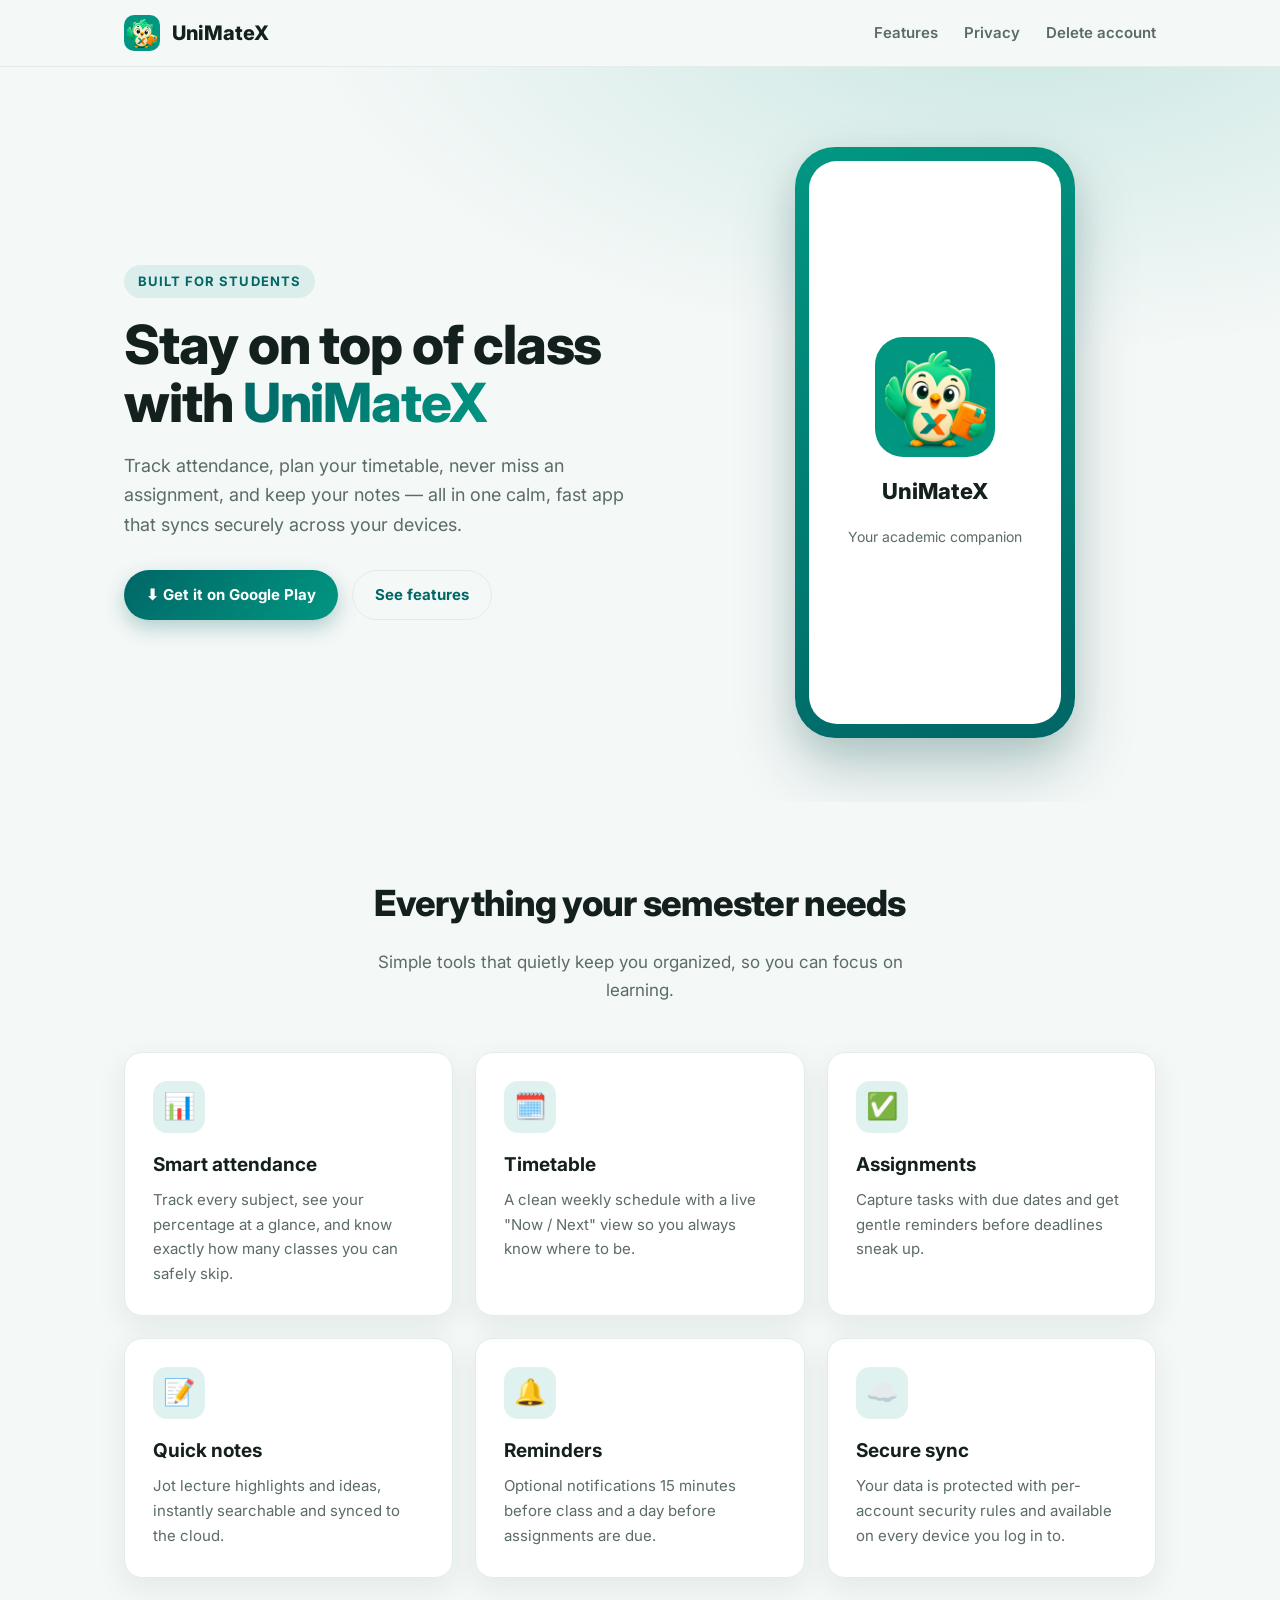
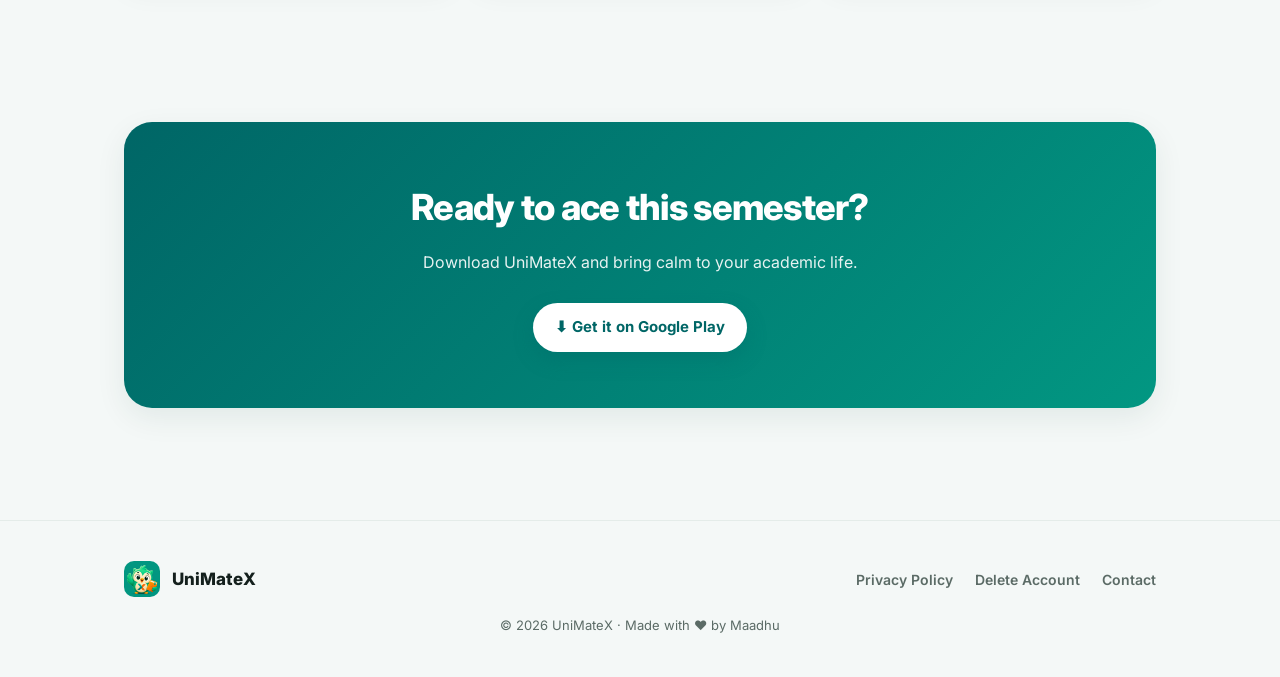
==== docs/index.html @ fa035d6b "feat: production-ready v1.0.0 - UI polish, notifications, app icon, signed build, landing page" ====
<!DOCTYPE html>
<html lang="en">
<head>
  <meta charset="UTF-8" />
  <meta name="viewport" content="width=device-width, initial-scale=1.0" />
  <title>UniMateX — Your academic companion</title>
  <meta name="description" content="UniMateX helps students track attendance, timetable, assignments and notes — all synced securely across devices." />
  <link rel="icon" href="assets/icon.png" />
  <link rel="preconnect" href="https://fonts.googleapis.com" />
  <link rel="preconnect" href="https://fonts.gstatic.com" crossorigin />
  <link href="https://fonts.googleapis.com/css2?family=Inter:wght@400;500;600;700;800&display=swap" rel="stylesheet" />
  <link rel="stylesheet" href="css/style.css" />
</head>
<body>
  <header class="nav">
    <div class="container nav-inner">
      <a class="brand" href="index.html">
        <img src="assets/icon.png" alt="UniMateX" />
        UniMateX
      </a>
      <nav class="nav-links">
        <a href="#features" class="hide-sm">Features</a>
        <a href="privacy.html" class="hide-sm">Privacy</a>
        <a href="delete-account.html">Delete account</a>
      </nav>
    </div>
  </header>

  <main>
    <section class="hero">
      <div class="container hero-grid">
        <div>
          <span class="eyebrow">Built for students</span>
          <h1>Stay on top of class with <span class="grad">UniMateX</span></h1>
          <p class="lead">Track attendance, plan your timetable, never miss an assignment, and keep your notes — all in one calm, fast app that syncs securely across your devices.</p>
          <div class="hero-cta">
            <a class="btn" href="#" aria-label="Get it on Google Play">⬇ Get it on Google Play</a>
            <a class="btn ghost" href="#features">See features</a>
          </div>
        </div>
        <div class="hero-art">
          <div class="phone">
            <div class="phone-inner">
              <img src="assets/icon.png" alt="UniMateX app icon" />
              <div class="pname">UniMateX</div>
              <div class="ptag">Your academic companion</div>
            </div>
          </div>
        </div>
      </div>
    </section>

    <section class="section" id="features">
      <div class="container">
        <h2>Everything your semester needs</h2>
        <p class="sub">Simple tools that quietly keep you organized, so you can focus on learning.</p>
        <div class="features">
          <div class="card">
            <div class="ic">📊</div>
            <h3>Smart attendance</h3>
            <p>Track every subject, see your percentage at a glance, and know exactly how many classes you can safely skip.</p>
          </div>
          <div class="card">
            <div class="ic">🗓️</div>
            <h3>Timetable</h3>
            <p>A clean weekly schedule with a live "Now / Next" view so you always know where to be.</p>
          </div>
          <div class="card">
            <div class="ic">✅</div>
            <h3>Assignments</h3>
            <p>Capture tasks with due dates and get gentle reminders before deadlines sneak up.</p>
          </div>
          <div class="card">
            <div class="ic">📝</div>
            <h3>Quick notes</h3>
            <p>Jot lecture highlights and ideas, instantly searchable and synced to the cloud.</p>
          </div>
          <div class="card">
            <div class="ic">🔔</div>
            <h3>Reminders</h3>
            <p>Optional notifications 15 minutes before class and a day before assignments are due.</p>
          </div>
          <div class="card">
            <div class="ic">☁️</div>
            <h3>Secure sync</h3>
            <p>Your data is protected with per-account security rules and available on every device you log in to.</p>
          </div>
        </div>
      </div>
    </section>

    <section class="section">
      <div class="container">
        <div class="cta-band">
          <h2>Ready to ace this semester?</h2>
          <p>Download UniMateX and bring calm to your academic life.</p>
          <a class="btn" href="#">⬇ Get it on Google Play</a>
        </div>
      </div>
    </section>
  </main>

  <footer class="footer">
    <div class="container">
      <div class="footer-inner">
        <a class="brand" href="index.html"><img src="assets/icon.png" alt="" />UniMateX</a>
        <nav class="footer-links">
          <a href="privacy.html">Privacy Policy</a>
          <a href="delete-account.html">Delete Account</a>
          <a href="mailto:support@unimatex.app">Contact</a>
        </nav>
      </div>
      <div class="copy">© 2026 UniMateX · Made with ❤️ by Maadhu</div>
    </div>
  </footer>
</body>
</html>
---- docs/css/style.css ----
:root {
  --teal: #006666;
  --teal-light: #029782;
  --teal-dark: #004d4d;
  --ink: #14201d;
  --muted: #5b6b66;
  --bg: #f4f8f7;
  --card: #ffffff;
  --border: #e4ece9;
  --radius: 18px;
  --shadow: 0 10px 30px rgba(0, 60, 55, 0.08);
  --maxw: 1080px;
}

* { margin: 0; padding: 0; box-sizing: border-box; }

html { scroll-behavior: smooth; }

body {
  font-family: 'Inter', -apple-system, BlinkMacSystemFont, 'Segoe UI', Roboto, sans-serif;
  color: var(--ink);
  background: var(--bg);
  line-height: 1.65;
  -webkit-font-smoothing: antialiased;
}

a { color: var(--teal); text-decoration: none; }
a:hover { text-decoration: underline; }

.container { max-width: var(--maxw); margin: 0 auto; padding: 0 24px; }

/* ---------- Navbar ---------- */
.nav {
  position: sticky; top: 0; z-index: 50;
  backdrop-filter: saturate(160%) blur(12px);
  background: rgba(244, 248, 247, 0.82);
  border-bottom: 1px solid var(--border);
}
.nav-inner {
  display: flex; align-items: center; justify-content: space-between;
  height: 66px;
}
.brand { display: flex; align-items: center; gap: 12px; font-weight: 800; font-size: 20px; color: var(--ink); }
.brand img { width: 36px; height: 36px; border-radius: 10px; }
.nav-links { display: flex; gap: 26px; align-items: center; }
.nav-links a { color: var(--muted); font-weight: 600; font-size: 15px; }
.nav-links a:hover { color: var(--teal); text-decoration: none; }

.btn {
  display: inline-flex; align-items: center; gap: 8px;
  background: linear-gradient(135deg, var(--teal), var(--teal-light));
  color: #fff; font-weight: 700; font-size: 15px;
  padding: 12px 22px; border-radius: 999px; border: none; cursor: pointer;
  box-shadow: 0 8px 20px rgba(0, 102, 102, 0.28);
  transition: transform .15s ease, box-shadow .15s ease;
}
.btn:hover { transform: translateY(-2px); text-decoration: none; box-shadow: 0 12px 26px rgba(0,102,102,0.34); }
.btn.ghost { background: transparent; color: var(--teal); box-shadow: none; border: 1.5px solid var(--border); }

/* ---------- Hero ---------- */
.hero {
  position: relative; overflow: hidden;
  background: radial-gradient(1200px 600px at 80% -10%, rgba(2,151,130,0.18), transparent 60%);
  padding: 80px 0 64px;
}
.hero-grid {
  display: grid; grid-template-columns: 1.1fr 0.9fr; gap: 48px; align-items: center;
}
.eyebrow {
  display: inline-block; font-weight: 700; font-size: 13px; letter-spacing: .08em;
  text-transform: uppercase; color: var(--teal);
  background: rgba(2,151,130,0.1); padding: 6px 14px; border-radius: 999px; margin-bottom: 18px;
}
.hero h1 { font-size: clamp(34px, 5vw, 54px); line-height: 1.08; font-weight: 800; letter-spacing: -0.02em; }
.hero h1 .grad { background: linear-gradient(135deg, var(--teal), var(--teal-light)); -webkit-background-clip: text; background-clip: text; color: transparent; }
.hero p.lead { font-size: 18px; color: var(--muted); margin: 18px 0 30px; max-width: 520px; }
.hero-cta { display: flex; gap: 14px; flex-wrap: wrap; }

.hero-art { display: flex; justify-content: center; }
.phone {
  width: 280px; aspect-ratio: 9/19; background: linear-gradient(160deg, var(--teal-light), var(--teal));
  border-radius: 40px; padding: 14px; box-shadow: var(--shadow), 0 30px 60px rgba(0,77,77,0.25);
}
.phone-inner {
  width: 100%; height: 100%; background: #fff; border-radius: 28px;
  display: flex; flex-direction: column; align-items: center; justify-content: center; gap: 16px;
}
.phone-inner img { width: 120px; height: 120px; border-radius: 28px; }
.phone-inner .pname { font-weight: 800; font-size: 22px; color: var(--ink); }
.phone-inner .ptag { color: var(--muted); font-size: 14px; }

/* ---------- Sections ---------- */
.section { padding: 72px 0; }
.section h2 { font-size: clamp(26px, 3.4vw, 36px); font-weight: 800; letter-spacing: -0.02em; text-align: center; }
.section .sub { text-align: center; color: var(--muted); max-width: 560px; margin: 14px auto 0; font-size: 17px; }

.features { display: grid; grid-template-columns: repeat(3, 1fr); gap: 22px; margin-top: 48px; }
.card {
  background: var(--card); border: 1px solid var(--border); border-radius: var(--radius);
  padding: 28px; box-shadow: var(--shadow); transition: transform .18s ease;
}
.card:hover { transform: translateY(-4px); }
.card .ic {
  width: 52px; height: 52px; border-radius: 14px; display: flex; align-items: center; justify-content: center;
  background: rgba(2,151,130,0.12); margin-bottom: 16px; font-size: 26px;
}
.card h3 { font-size: 19px; font-weight: 700; margin-bottom: 8px; }
.card p { color: var(--muted); font-size: 15px; }

/* ---------- CTA band ---------- */
.cta-band {
  background: linear-gradient(135deg, var(--teal), var(--teal-light));
  border-radius: 28px; padding: 56px 32px; text-align: center; color: #fff; margin: 0 auto;
  box-shadow: var(--shadow);
}
.cta-band h2 { color: #fff; }
.cta-band p { color: rgba(255,255,255,0.9); margin: 12px auto 28px; max-width: 480px; }
.cta-band .btn { background: #fff; color: var(--teal); }

/* ---------- Footer ---------- */
.footer { border-top: 1px solid var(--border); padding: 40px 0; margin-top: 40px; }
.footer-inner { display: flex; justify-content: space-between; align-items: center; flex-wrap: wrap; gap: 16px; }
.footer .brand { font-size: 17px; }
.footer-links { display: flex; gap: 22px; flex-wrap: wrap; }
.footer-links a { color: var(--muted); font-weight: 600; font-size: 14px; }
.copy { color: var(--muted); font-size: 13px; width: 100%; text-align: center; margin-top: 18px; }

/* ---------- Legal/doc pages ---------- */
.doc { background: var(--card); border: 1px solid var(--border); border-radius: var(--radius); box-shadow: var(--shadow); padding: 44px; margin: 48px auto; }
.doc h1 { font-size: 34px; font-weight: 800; letter-spacing: -0.02em; }
.doc .updated { color: var(--muted); font-size: 14px; margin: 8px 0 28px; }
.doc h2 { font-size: 21px; font-weight: 700; margin: 30px 0 10px; }
.doc p, .doc li { color: #36433f; font-size: 16px; }
.doc ul { margin: 8px 0 8px 22px; }
.doc li { margin-bottom: 6px; }
.callout {
  background: rgba(2,151,130,0.07); border: 1px solid rgba(2,151,130,0.18);
  border-radius: 14px; padding: 18px 20px; margin: 22px 0;
}
.callout strong { color: var(--teal-dark); }
.steps { counter-reset: step; list-style: none; margin: 18px 0; }
.steps li { position: relative; padding: 14px 16px 14px 56px; background: var(--bg); border: 1px solid var(--border); border-radius: 14px; margin-bottom: 12px; }
.steps li::before {
  counter-increment: step; content: counter(step);
  position: absolute; left: 14px; top: 50%; transform: translateY(-50%);
  width: 30px; height: 30px; border-radius: 50%; background: linear-gradient(135deg, var(--teal), var(--teal-light));
  color: #fff; font-weight: 700; display: flex; align-items: center; justify-content: center; font-size: 14px;
}
.back-link { display: inline-flex; align-items: center; gap: 6px; font-weight: 700; margin-bottom: 8px; }

/* ---------- Responsive ---------- */
@media (max-width: 820px) {
  .hero-grid { grid-template-columns: 1fr; text-align: center; }
  .hero p.lead { margin-left: auto; margin-right: auto; }
  .hero-cta { justify-content: center; }
  .hero-art { order: -1; }
  .features { grid-template-columns: 1fr; }
  .nav-links .hide-sm { display: none; }
  .doc { padding: 28px 22px; }
}
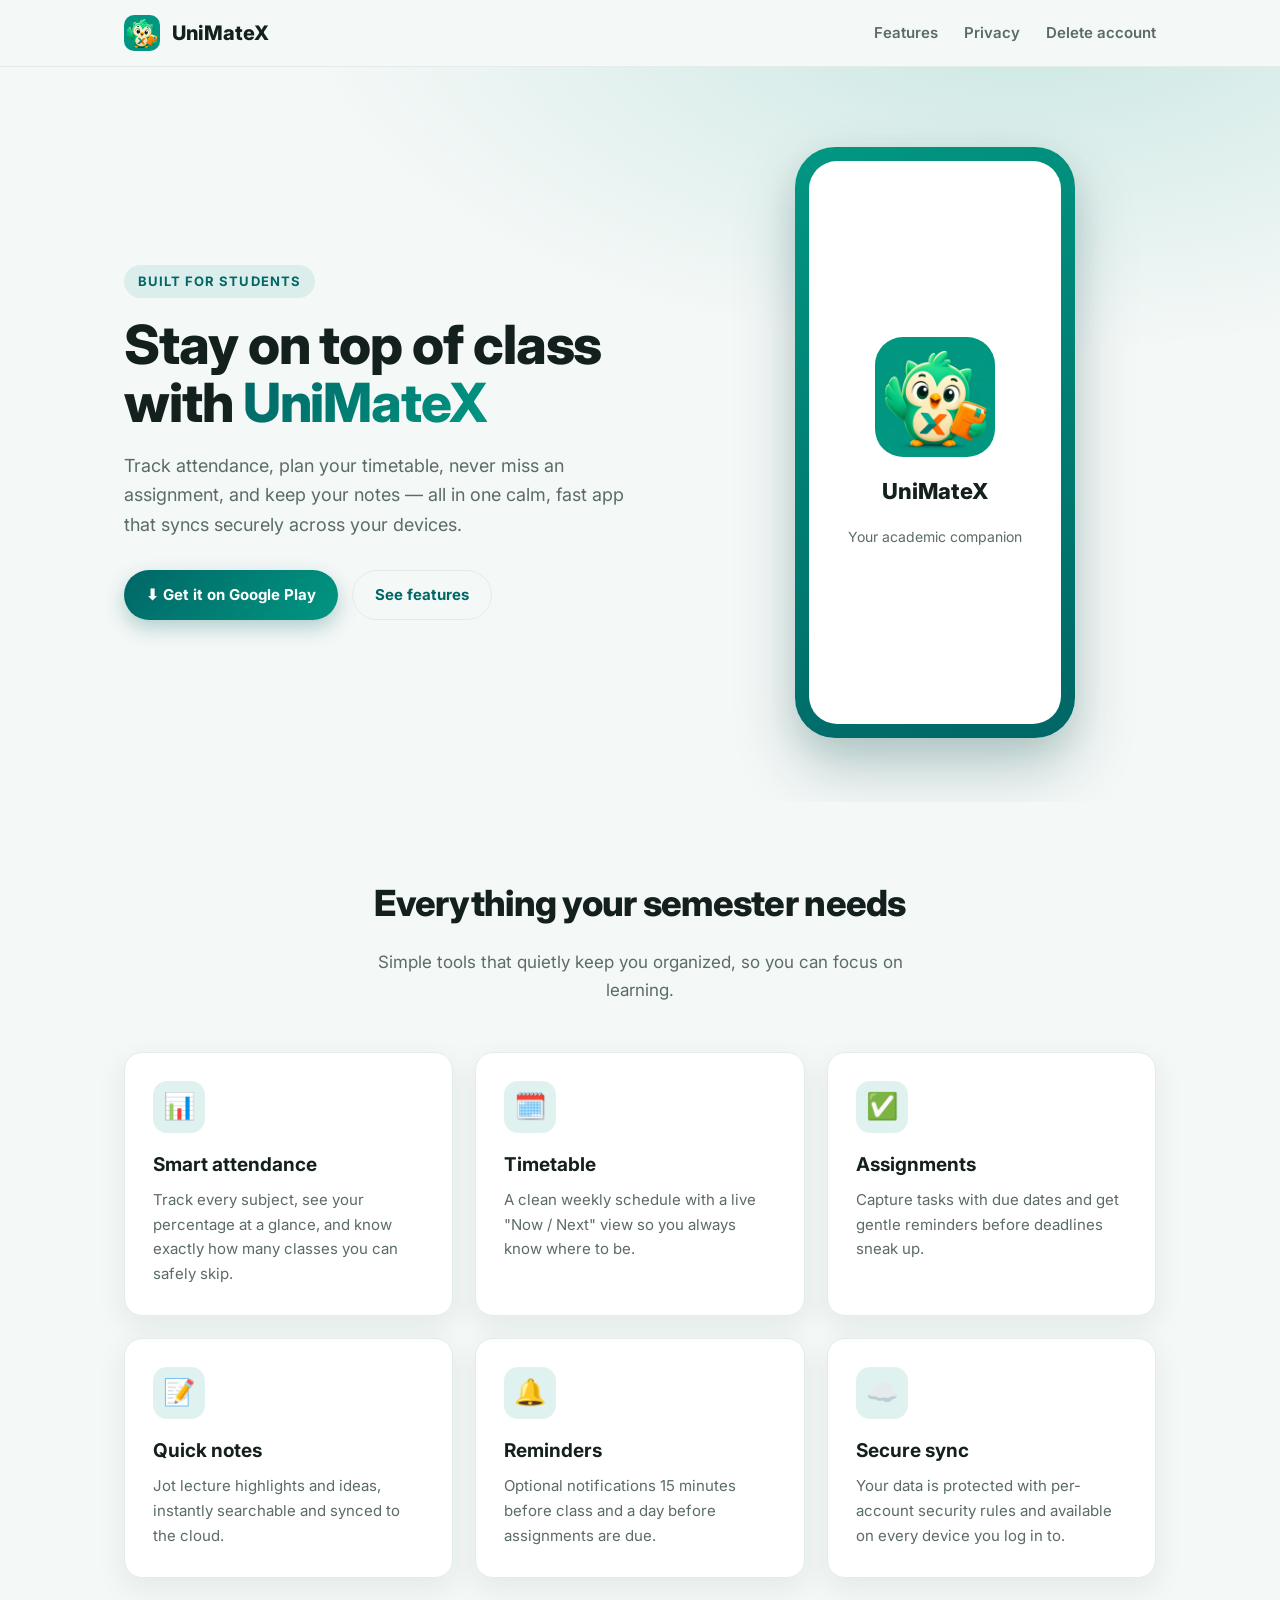
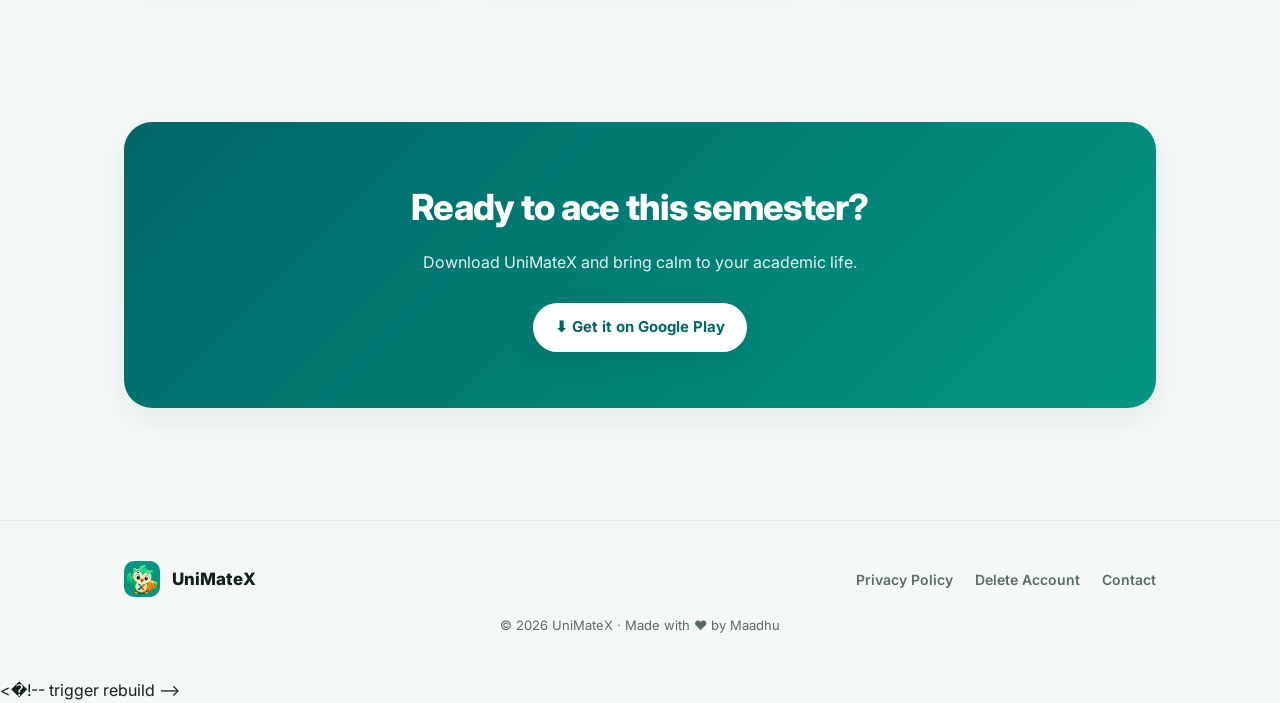
==== commit 158d7825: "chore: trigger pages rebuild" ====
--- a/docs/index.html
+++ b/docs/index.html
@@ -1,117 +1,120 @@
-<!DOCTYPE html>
-<html lang="en">
-<head>
-  <meta charset="UTF-8" />
-  <meta name="viewport" content="width=device-width, initial-scale=1.0" />
-  <title>UniMateX — Your academic companion</title>
-  <meta name="description" content="UniMateX helps students track attendance, timetable, assignments and notes — all synced securely across devices." />
-  <link rel="icon" href="assets/icon.png" />
-  <link rel="preconnect" href="https://fonts.googleapis.com" />
-  <link rel="preconnect" href="https://fonts.gstatic.com" crossorigin />
-  <link href="https://fonts.googleapis.com/css2?family=Inter:wght@400;500;600;700;800&display=swap" rel="stylesheet" />
-  <link rel="stylesheet" href="css/style.css" />
-</head>
-<body>
-  <header class="nav">
-    <div class="container nav-inner">
-      <a class="brand" href="index.html">
-        <img src="assets/icon.png" alt="UniMateX" />
-        UniMateX
-      </a>
-      <nav class="nav-links">
-        <a href="#features" class="hide-sm">Features</a>
-        <a href="privacy.html" class="hide-sm">Privacy</a>
-        <a href="delete-account.html">Delete account</a>
-      </nav>
-    </div>
-  </header>
-
-  <main>
-    <section class="hero">
-      <div class="container hero-grid">
-        <div>
-          <span class="eyebrow">Built for students</span>
-          <h1>Stay on top of class with <span class="grad">UniMateX</span></h1>
-          <p class="lead">Track attendance, plan your timetable, never miss an assignment, and keep your notes — all in one calm, fast app that syncs securely across your devices.</p>
-          <div class="hero-cta">
-            <a class="btn" href="#" aria-label="Get it on Google Play">⬇ Get it on Google Play</a>
-            <a class="btn ghost" href="#features">See features</a>
-          </div>
-        </div>
-        <div class="hero-art">
-          <div class="phone">
-            <div class="phone-inner">
-              <img src="assets/icon.png" alt="UniMateX app icon" />
-              <div class="pname">UniMateX</div>
-              <div class="ptag">Your academic companion</div>
-            </div>
-          </div>
-        </div>
-      </div>
-    </section>
-
-    <section class="section" id="features">
-      <div class="container">
-        <h2>Everything your semester needs</h2>
-        <p class="sub">Simple tools that quietly keep you organized, so you can focus on learning.</p>
-        <div class="features">
-          <div class="card">
-            <div class="ic">📊</div>
-            <h3>Smart attendance</h3>
-            <p>Track every subject, see your percentage at a glance, and know exactly how many classes you can safely skip.</p>
-          </div>
-          <div class="card">
-            <div class="ic">🗓️</div>
-            <h3>Timetable</h3>
-            <p>A clean weekly schedule with a live "Now / Next" view so you always know where to be.</p>
-          </div>
-          <div class="card">
-            <div class="ic">✅</div>
-            <h3>Assignments</h3>
-            <p>Capture tasks with due dates and get gentle reminders before deadlines sneak up.</p>
-          </div>
-          <div class="card">
-            <div class="ic">📝</div>
-            <h3>Quick notes</h3>
-            <p>Jot lecture highlights and ideas, instantly searchable and synced to the cloud.</p>
-          </div>
-          <div class="card">
-            <div class="ic">🔔</div>
-            <h3>Reminders</h3>
-            <p>Optional notifications 15 minutes before class and a day before assignments are due.</p>
-          </div>
-          <div class="card">
-            <div class="ic">☁️</div>
-            <h3>Secure sync</h3>
-            <p>Your data is protected with per-account security rules and available on every device you log in to.</p>
-          </div>
-        </div>
-      </div>
-    </section>
-
-    <section class="section">
-      <div class="container">
-        <div class="cta-band">
-          <h2>Ready to ace this semester?</h2>
-          <p>Download UniMateX and bring calm to your academic life.</p>
-          <a class="btn" href="#">⬇ Get it on Google Play</a>
-        </div>
-      </div>
-    </section>
-  </main>
-
-  <footer class="footer">
-    <div class="container">
-      <div class="footer-inner">
-        <a class="brand" href="index.html"><img src="assets/icon.png" alt="" />UniMateX</a>
-        <nav class="footer-links">
-          <a href="privacy.html">Privacy Policy</a>
-          <a href="delete-account.html">Delete Account</a>
-          <a href="mailto:support@unimatex.app">Contact</a>
-        </nav>
-      </div>
-      <div class="copy">© 2026 UniMateX · Made with ❤️ by Maadhu</div>
-    </div>
-  </footer>
-</body>
-</html>
+<!DOCTYPE html>
+<html lang="en">
+<head>
+  <meta charset="UTF-8" />
+  <meta name="viewport" content="width=device-width, initial-scale=1.0" />
+  <title>UniMateX — Your academic companion</title>
+  <meta name="description" content="UniMateX helps students track attendance, timetable, assignments and notes — all synced securely across devices." />
+  <link rel="icon" href="assets/icon.png" />
+  <link rel="preconnect" href="https://fonts.googleapis.com" />
+  <link rel="preconnect" href="https://fonts.gstatic.com" crossorigin />
+  <link href="https://fonts.googleapis.com/css2?family=Inter:wght@400;500;600;700;800&display=swap" rel="stylesheet" />
+  <link rel="stylesheet" href="css/style.css" />
+</head>
+<body>
+  <header class="nav">
+    <div class="container nav-inner">
+      <a class="brand" href="index.html">
+        <img src="assets/icon.png" alt="UniMateX" />
+        UniMateX
+      </a>
+      <nav class="nav-links">
+        <a href="#features" class="hide-sm">Features</a>
+        <a href="privacy.html" class="hide-sm">Privacy</a>
+        <a href="delete-account.html">Delete account</a>
+      </nav>
+    </div>
+  </header>
+
+  <main>
+    <section class="hero">
+      <div class="container hero-grid">
+        <div>
+          <span class="eyebrow">Built for students</span>
+          <h1>Stay on top of class with <span class="grad">UniMateX</span></h1>
+          <p class="lead">Track attendance, plan your timetable, never miss an assignment, and keep your notes — all in one calm, fast app that syncs securely across your devices.</p>
+          <div class="hero-cta">
+            <a class="btn" href="#" aria-label="Get it on Google Play">⬇ Get it on Google Play</a>
+            <a class="btn ghost" href="#features">See features</a>
+          </div>
+        </div>
+        <div class="hero-art">
+          <div class="phone">
+            <div class="phone-inner">
+              <img src="assets/icon.png" alt="UniMateX app icon" />
+              <div class="pname">UniMateX</div>
+              <div class="ptag">Your academic companion</div>
+            </div>
+          </div>
+        </div>
+      </div>
+    </section>
+
+    <section class="section" id="features">
+      <div class="container">
+        <h2>Everything your semester needs</h2>
+        <p class="sub">Simple tools that quietly keep you organized, so you can focus on learning.</p>
+        <div class="features">
+          <div class="card">
+            <div class="ic">📊</div>
+            <h3>Smart attendance</h3>
+            <p>Track every subject, see your percentage at a glance, and know exactly how many classes you can safely skip.</p>
+          </div>
+          <div class="card">
+            <div class="ic">🗓️</div>
+            <h3>Timetable</h3>
+            <p>A clean weekly schedule with a live "Now / Next" view so you always know where to be.</p>
+          </div>
+          <div class="card">
+            <div class="ic">✅</div>
+            <h3>Assignments</h3>
+            <p>Capture tasks with due dates and get gentle reminders before deadlines sneak up.</p>
+          </div>
+          <div class="card">
+            <div class="ic">📝</div>
+            <h3>Quick notes</h3>
+            <p>Jot lecture highlights and ideas, instantly searchable and synced to the cloud.</p>
+          </div>
+          <div class="card">
+            <div class="ic">🔔</div>
+            <h3>Reminders</h3>
+            <p>Optional notifications 15 minutes before class and a day before assignments are due.</p>
+          </div>
+          <div class="card">
+            <div class="ic">☁️</div>
+            <h3>Secure sync</h3>
+            <p>Your data is protected with per-account security rules and available on every device you log in to.</p>
+          </div>
+        </div>
+      </div>
+    </section>
+
+    <section class="section">
+      <div class="container">
+        <div class="cta-band">
+          <h2>Ready to ace this semester?</h2>
+          <p>Download UniMateX and bring calm to your academic life.</p>
+          <a class="btn" href="#">⬇ Get it on Google Play</a>
+        </div>
+      </div>
+    </section>
+  </main>
+
+  <footer class="footer">
+    <div class="container">
+      <div class="footer-inner">
+        <a class="brand" href="index.html"><img src="assets/icon.png" alt="" />UniMateX</a>
+        <nav class="footer-links">
+          <a href="privacy.html">Privacy Policy</a>
+          <a href="delete-account.html">Delete Account</a>
+          <a href="mailto:support@unimatex.app">Contact</a>
+        </nav>
+      </div>
+      <div class="copy">© 2026 UniMateX · Made with ❤️ by Maadhu</div>
+    </div>
+  </footer>
+</body>
+</html>
+< ! - -   t r i g g e r   r e b u i l d   - - > + 
+ 
